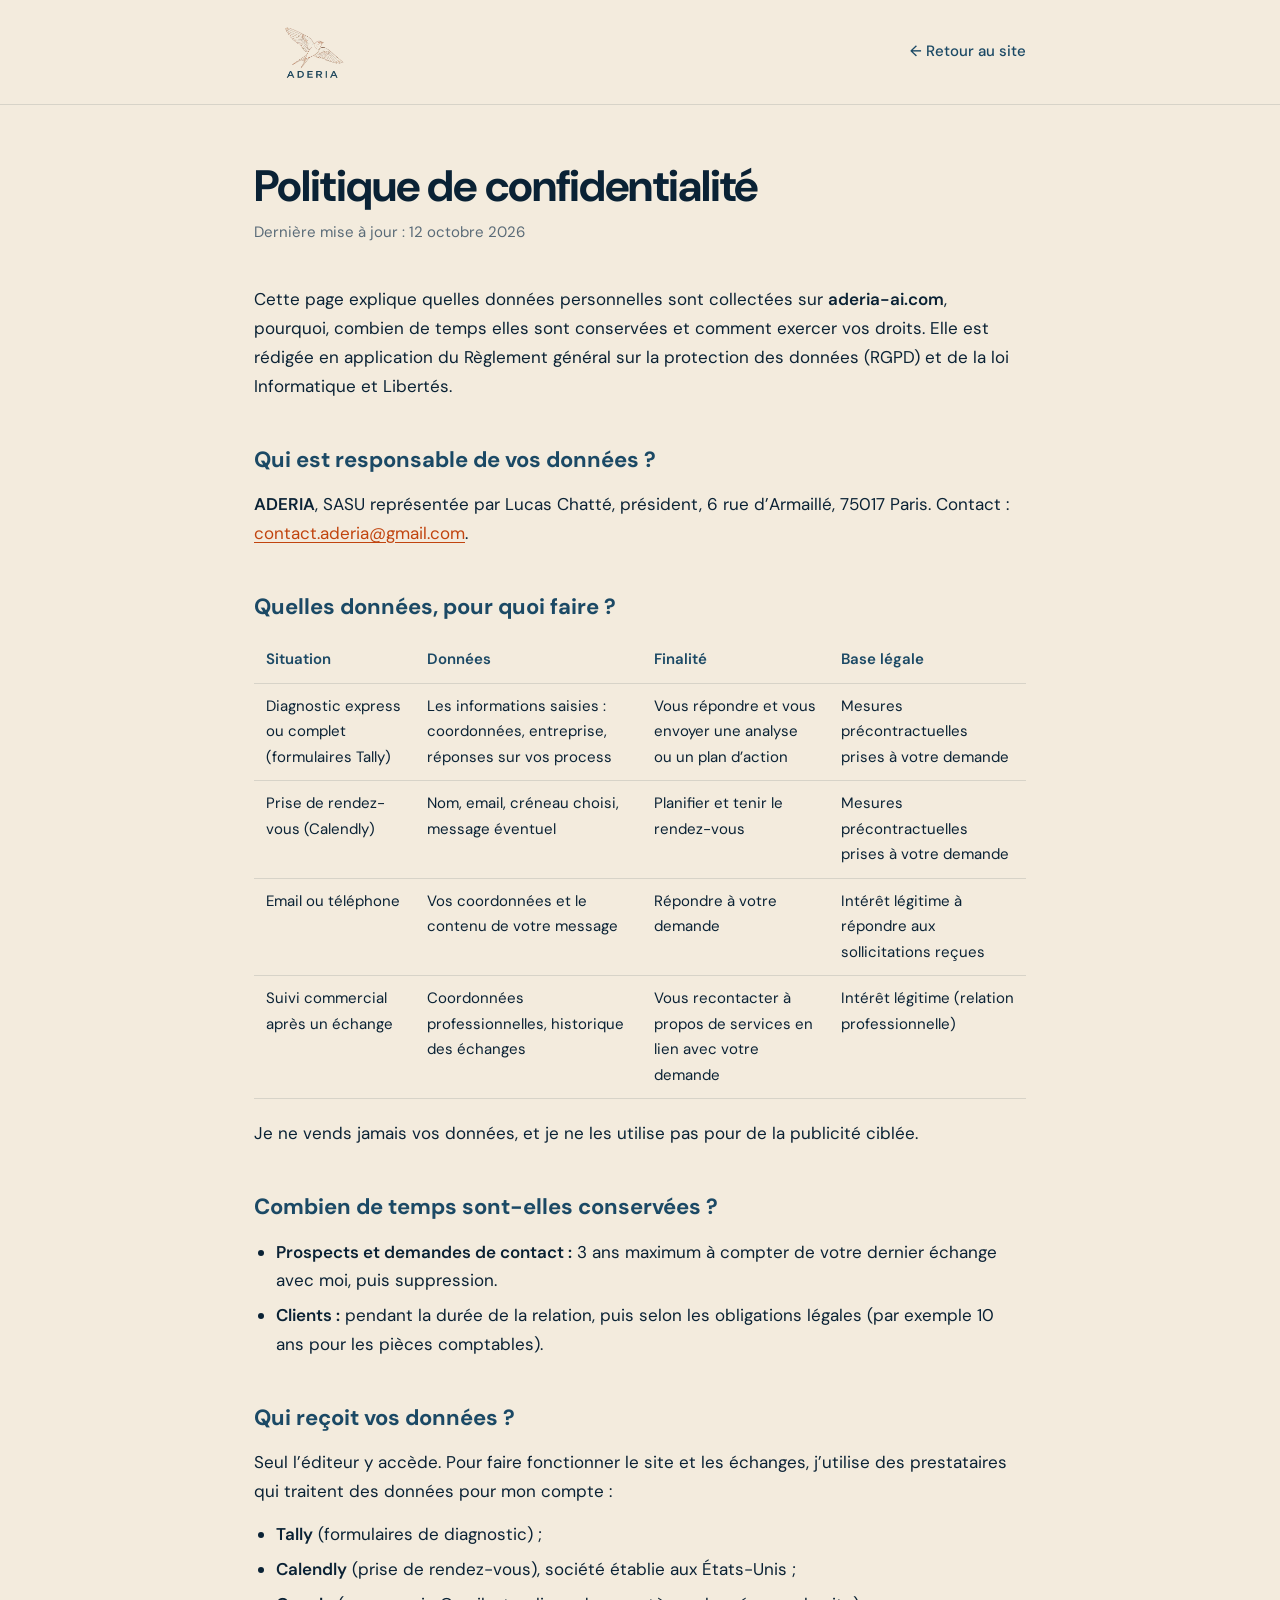
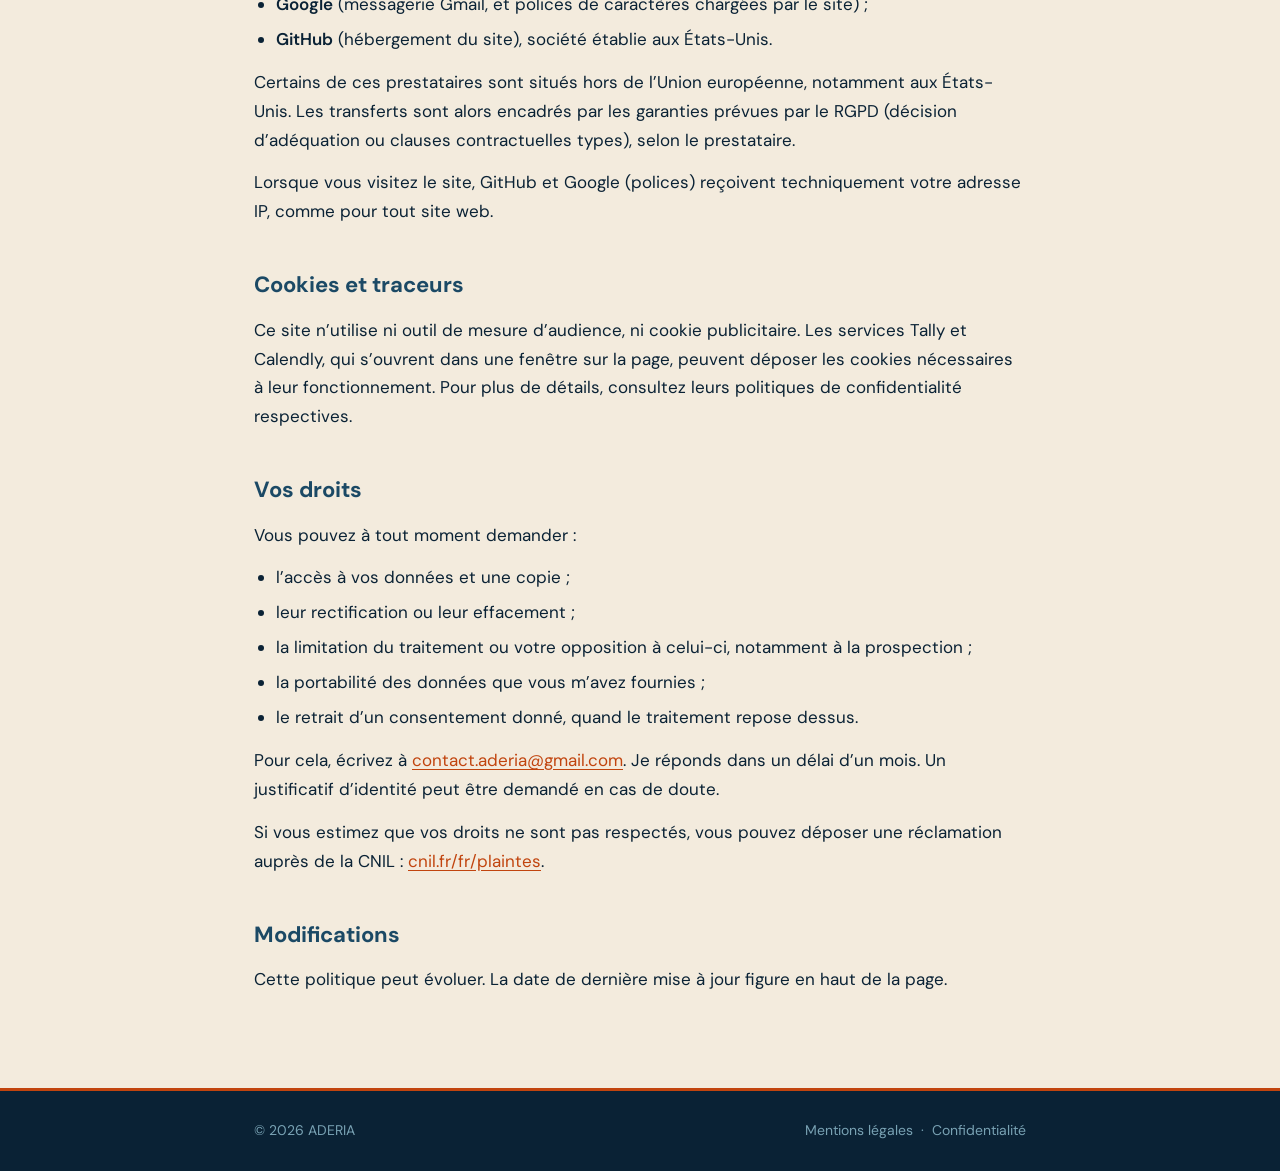
==== confidentialite.html @ 8ecbb8b2 "Add legal pages: mentions légales and privacy policy - mentions-legales.html, confidentialite.html, " ====
<!DOCTYPE html>
<html lang="fr">
<head>
<meta charset="UTF-8">
<meta name="viewport" content="width=device-width, initial-scale=1.0">
<title>Politique de confidentialité — ADERIA</title>
<meta name="description" content="Politique de confidentialité du site aderia-ai.com : données collectées, finalités, durées de conservation et vos droits.">
<link rel="preconnect" href="https://fonts.googleapis.com/">
<link rel="preconnect" href="https://fonts.gstatic.com/" crossorigin>
<link rel="stylesheet" href="https://fonts.googleapis.com/css2?family=DM+Sans:wght@400;500;600;700&display=swap">
<link rel="stylesheet" href="legal.css">
</head>
<body>

<header class="legal-header">
  <div class="container">
    <a href="/" class="logo" aria-label="ADERIA, retour à l'accueil">
      <img src="logo_aderia.png" alt="ADERIA">
    </a>
    <a href="/" class="back-link">← Retour au site</a>
  </div>
</header>

<main>
  <div class="container">
    <h1>Politique de confidentialité</h1>
    <p class="updated">Dernière mise à jour : 12 octobre 2026</p>

    <p>Cette page explique quelles données personnelles sont collectées sur <strong>aderia-ai.com</strong>, pourquoi, combien de temps elles sont conservées et comment exercer vos droits. Elle est rédigée en application du Règlement général sur la protection des données (RGPD) et de la loi Informatique et Libertés.</p>

    <h2>Qui est responsable de vos données ?</h2>
    <p><strong>ADERIA</strong>, SASU représentée par Lucas Chatté, président, 6 rue d’Armaillé, 75017 Paris. Contact : <a href="mailto:contact.aderia@gmail.com">contact.aderia@gmail.com</a>.</p>

    <h2>Quelles données, pour quoi faire ?</h2>
    <table>
      <thead>
        <tr><th>Situation</th><th>Données</th><th>Finalité</th><th>Base légale</th></tr>
      </thead>
      <tbody>
        <tr>
          <td>Diagnostic express ou complet (formulaires Tally)</td>
          <td>Les informations saisies : coordonnées, entreprise, réponses sur vos process</td>
          <td>Vous répondre et vous envoyer une analyse ou un plan d’action</td>
          <td>Mesures précontractuelles prises à votre demande</td>
        </tr>
        <tr>
          <td>Prise de rendez-vous (Calendly)</td>
          <td>Nom, email, créneau choisi, message éventuel</td>
          <td>Planifier et tenir le rendez-vous</td>
          <td>Mesures précontractuelles prises à votre demande</td>
        </tr>
        <tr>
          <td>Email ou téléphone</td>
          <td>Vos coordonnées et le contenu de votre message</td>
          <td>Répondre à votre demande</td>
          <td>Intérêt légitime à répondre aux sollicitations reçues</td>
        </tr>
        <tr>
          <td>Suivi commercial après un échange</td>
          <td>Coordonnées professionnelles, historique des échanges</td>
          <td>Vous recontacter à propos de services en lien avec votre demande</td>
          <td>Intérêt légitime (relation professionnelle)</td>
        </tr>
      </tbody>
    </table>
    <p>Je ne vends jamais vos données, et je ne les utilise pas pour de la publicité ciblée.</p>

    <h2>Combien de temps sont-elles conservées ?</h2>
    <ul>
      <li><strong>Prospects et demandes de contact :</strong> 3 ans maximum à compter de votre dernier échange avec moi, puis suppression.</li>
      <li><strong>Clients :</strong> pendant la durée de la relation, puis selon les obligations légales (par exemple 10 ans pour les pièces comptables).</li>
    </ul>

    <h2>Qui reçoit vos données ?</h2>
    <p>Seul l’éditeur y accède. Pour faire fonctionner le site et les échanges, j’utilise des prestataires qui traitent des données pour mon compte :</p>
    <ul>
      <li><strong>Tally</strong> (formulaires de diagnostic) ;</li>
      <li><strong>Calendly</strong> (prise de rendez-vous), société établie aux États-Unis ;</li>
      <li><strong>Google</strong> (messagerie Gmail, et polices de caractères chargées par le site) ;</li>
      <li><strong>GitHub</strong> (hébergement du site), société établie aux États-Unis.</li>
    </ul>
    <p>Certains de ces prestataires sont situés hors de l’Union européenne, notamment aux États-Unis. Les transferts sont alors encadrés par les garanties prévues par le RGPD (décision d’adéquation ou clauses contractuelles types), selon le prestataire.</p>
    <p>Lorsque vous visitez le site, GitHub et Google (polices) reçoivent techniquement votre adresse IP, comme pour tout site web.</p>

    <h2>Cookies et traceurs</h2>
    <p>Ce site n’utilise ni outil de mesure d’audience, ni cookie publicitaire. Les services Tally et Calendly, qui s’ouvrent dans une fenêtre sur la page, peuvent déposer les cookies nécessaires à leur fonctionnement. Pour plus de détails, consultez leurs politiques de confidentialité respectives.</p>

    <h2>Vos droits</h2>
    <p>Vous pouvez à tout moment demander :</p>
    <ul>
      <li>l’accès à vos données et une copie ;</li>
      <li>leur rectification ou leur effacement ;</li>
      <li>la limitation du traitement ou votre opposition à celui-ci, notamment à la prospection ;</li>
      <li>la portabilité des données que vous m’avez fournies ;</li>
      <li>le retrait d’un consentement donné, quand le traitement repose dessus.</li>
    </ul>
    <p>Pour cela, écrivez à <a href="mailto:contact.aderia@gmail.com">contact.aderia@gmail.com</a>. Je réponds dans un délai d’un mois. Un justificatif d’identité peut être demandé en cas de doute.</p>
    <p>Si vous estimez que vos droits ne sont pas respectés, vous pouvez déposer une réclamation auprès de la CNIL : <a href="https://www.cnil.fr/fr/plaintes" target="_blank" rel="noopener noreferrer">cnil.fr/fr/plaintes</a>.</p>

    <h2>Modifications</h2>
    <p>Cette politique peut évoluer. La date de dernière mise à jour figure en haut de la page.</p>
  </div>
</main>

<footer class="legal-footer">
  <div class="container">
    <div>© 2026 ADERIA</div>
    <div><a href="mentions-legales.html">Mentions légales</a> &nbsp;·&nbsp; <a href="confidentialite.html">Confidentialité</a></div>
  </div>
</footer>

</body>
</html>
---- legal.css ----
/* Styles partagés des pages légales (mentions légales, confidentialité) */
:root {
  --cream: #F3EBDD;
  --terracotta: #C1440E;
  --terracotta-dark: #A03808;
  --navy: #1B4965;
  --navy-black: #0A2235;
  --sky: #A8D8EA;
  --ink: #0A2235;
  --slate: #5A6B78;
  --line: rgba(10, 34, 53, 0.12);
}

* { box-sizing: border-box; margin: 0; padding: 0; }

body {
  font-family: 'DM Sans', sans-serif;
  background: var(--cream);
  color: var(--ink);
  font-size: 17px;
  line-height: 1.7;
  -webkit-font-smoothing: antialiased;
}

.legal-header {
  padding: 20px 0;
  border-bottom: 1px solid var(--line);
}
.legal-header .container {
  display: flex;
  align-items: center;
  justify-content: space-between;
  gap: 16px;
}
.legal-header .logo { display: inline-block; line-height: 0; }
.legal-header .logo img { height: 64px; width: auto; }
.back-link {
  color: var(--navy);
  text-decoration: none;
  font-weight: 500;
  font-size: 15px;
}
.back-link:hover { color: var(--terracotta); }

.container {
  max-width: 820px;
  margin: 0 auto;
  padding: 0 24px;
}

main { padding: 56px 0 80px; }

h1 {
  font-size: clamp(32px, 5vw, 44px);
  line-height: 1.15;
  font-weight: 700;
  letter-spacing: -0.02em;
  margin-bottom: 8px;
}
.updated { color: var(--slate); font-size: 15px; margin-bottom: 40px; }

h2 {
  font-size: 22px;
  font-weight: 700;
  color: var(--navy);
  margin: 40px 0 12px;
}
p, ul { margin-bottom: 14px; }
ul { padding-left: 22px; }
li { margin-bottom: 6px; }
strong { font-weight: 600; }

a { color: var(--terracotta); text-underline-offset: 3px; }
a:hover { color: var(--terracotta-dark); }

table {
  width: 100%;
  border-collapse: collapse;
  margin: 8px 0 20px;
  font-size: 15px;
}
th, td {
  text-align: left;
  vertical-align: top;
  padding: 10px 12px;
  border-bottom: 1px solid var(--line);
}
th { color: var(--navy); font-weight: 600; }

/* Champs encore à renseigner : à retirer avant mise en ligne */
mark.todo {
  background: #FFE08A;
  color: var(--ink);
  padding: 1px 6px;
  border-radius: 4px;
  font-weight: 600;
}

.legal-footer {
  background: var(--navy-black);
  color: rgba(168, 216, 234, 0.7);
  padding: 28px 0;
  font-size: 14px;
  border-top: 3px solid var(--terracotta);
}
.legal-footer .container {
  display: flex;
  flex-wrap: wrap;
  justify-content: space-between;
  gap: 12px;
}
.legal-footer a { color: inherit; text-decoration: none; }
.legal-footer a:hover { color: var(--terracotta); }

@media (max-width: 600px) {
  main { padding: 36px 0 56px; }
  .legal-header .logo img { height: 52px; }
  table, thead, tbody, tr, th, td { display: block; }
  thead { display: none; }
  tr { border-bottom: 1px solid var(--line); padding: 8px 0; }
  td { border: 0; padding: 4px 0; }
  td:first-child { font-weight: 600; color: var(--navy); }
}
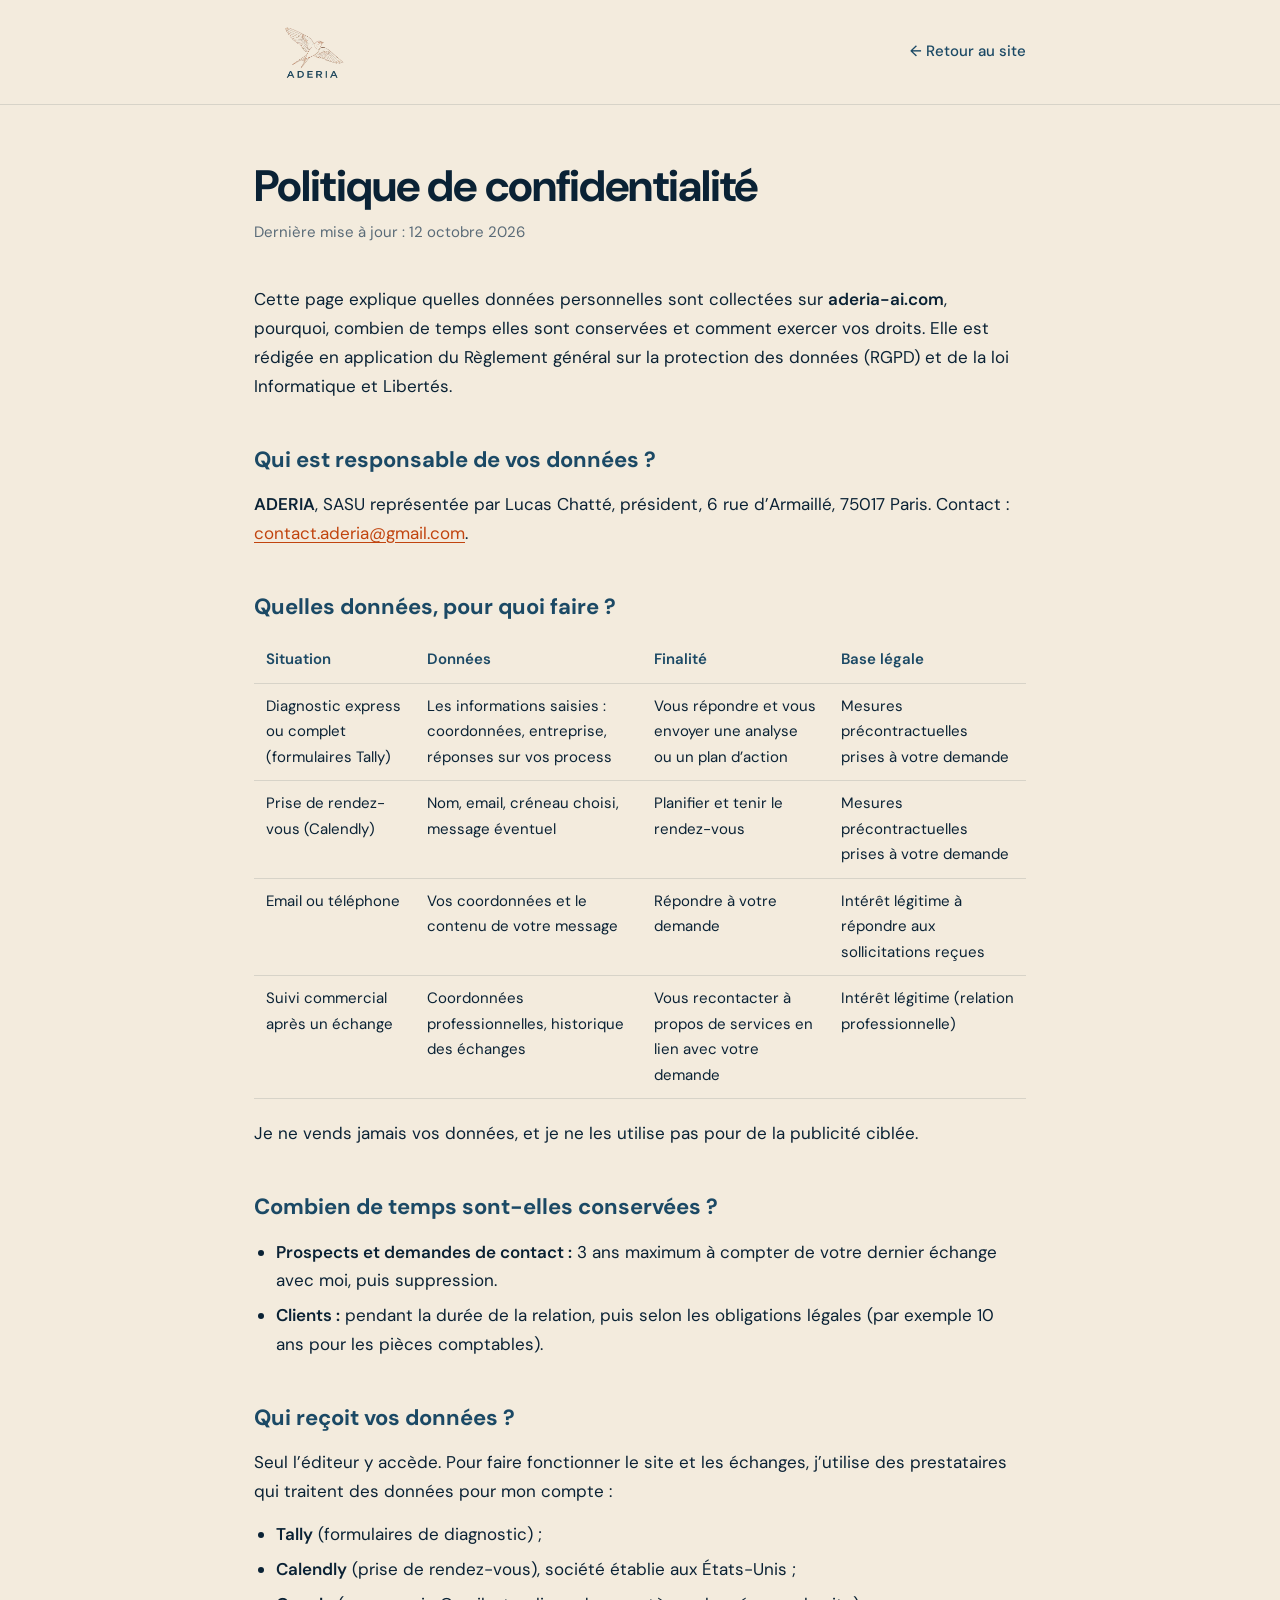
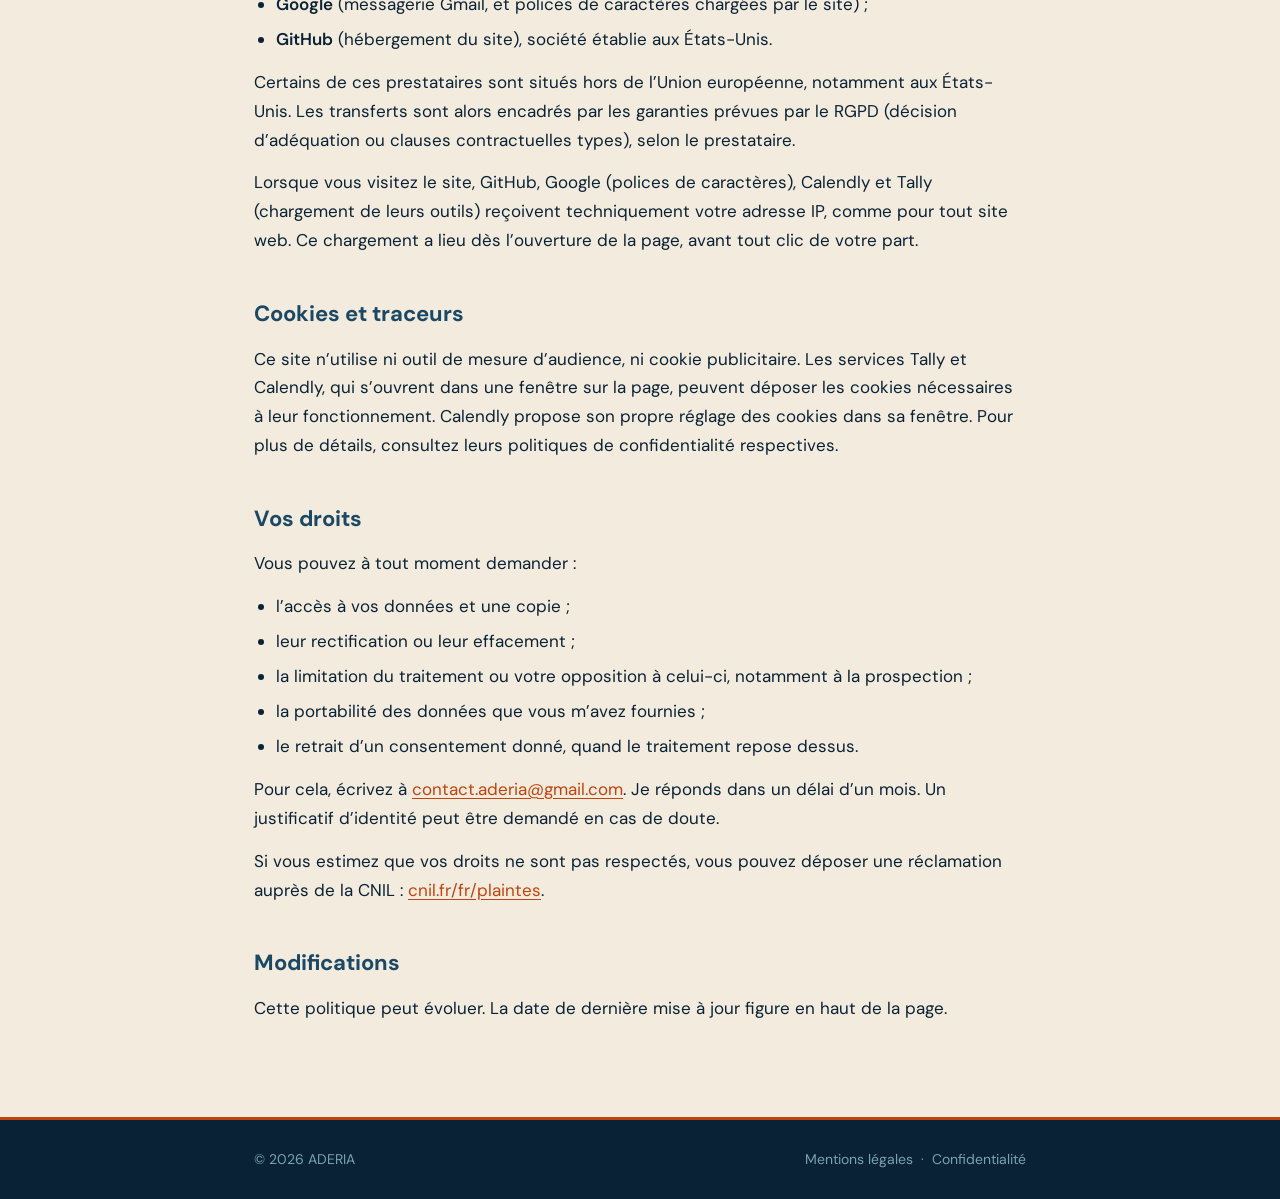
==== commit b89e21be: "Privacy policy: mention Calendly/Tally script loading and Calendly cookie settings Verified in brows" ====
--- a/confidentialite.html
+++ b/confidentialite.html
@@ -5,6 +5,9 @@
 <meta name="viewport" content="width=device-width, initial-scale=1.0">
 <title>Politique de confidentialité — ADERIA</title>
 <meta name="description" content="Politique de confidentialité du site aderia-ai.com : données collectées, finalités, durées de conservation et vos droits.">
+<link rel="icon" href="/favicon.ico" sizes="48x48">
+<link rel="icon" type="image/png" href="/icon-192.png" sizes="192x192">
+<link rel="apple-touch-icon" href="/apple-touch-icon.png">
 <link rel="preconnect" href="https://fonts.googleapis.com/">
 <link rel="preconnect" href="https://fonts.gstatic.com/" crossorigin>
 <link rel="stylesheet" href="https://fonts.googleapis.com/css2?family=DM+Sans:wght@400;500;600;700&display=swap">
@@ -80,10 +83,10 @@
       <li><strong>GitHub</strong> (hébergement du site), société établie aux États-Unis.</li>
     </ul>
     <p>Certains de ces prestataires sont situés hors de l’Union européenne, notamment aux États-Unis. Les transferts sont alors encadrés par les garanties prévues par le RGPD (décision d’adéquation ou clauses contractuelles types), selon le prestataire.</p>
-    <p>Lorsque vous visitez le site, GitHub et Google (polices) reçoivent techniquement votre adresse IP, comme pour tout site web.</p>
+    <p>Lorsque vous visitez le site, GitHub, Google (polices de caractères), Calendly et Tally (chargement de leurs outils) reçoivent techniquement votre adresse IP, comme pour tout site web. Ce chargement a lieu dès l’ouverture de la page, avant tout clic de votre part.</p>
 
     <h2>Cookies et traceurs</h2>
-    <p>Ce site n’utilise ni outil de mesure d’audience, ni cookie publicitaire. Les services Tally et Calendly, qui s’ouvrent dans une fenêtre sur la page, peuvent déposer les cookies nécessaires à leur fonctionnement. Pour plus de détails, consultez leurs politiques de confidentialité respectives.</p>
+    <p>Ce site n’utilise ni outil de mesure d’audience, ni cookie publicitaire. Les services Tally et Calendly, qui s’ouvrent dans une fenêtre sur la page, peuvent déposer les cookies nécessaires à leur fonctionnement. Calendly propose son propre réglage des cookies dans sa fenêtre. Pour plus de détails, consultez leurs politiques de confidentialité respectives.</p>
 
     <h2>Vos droits</h2>
     <p>Vous pouvez à tout moment demander :</p>
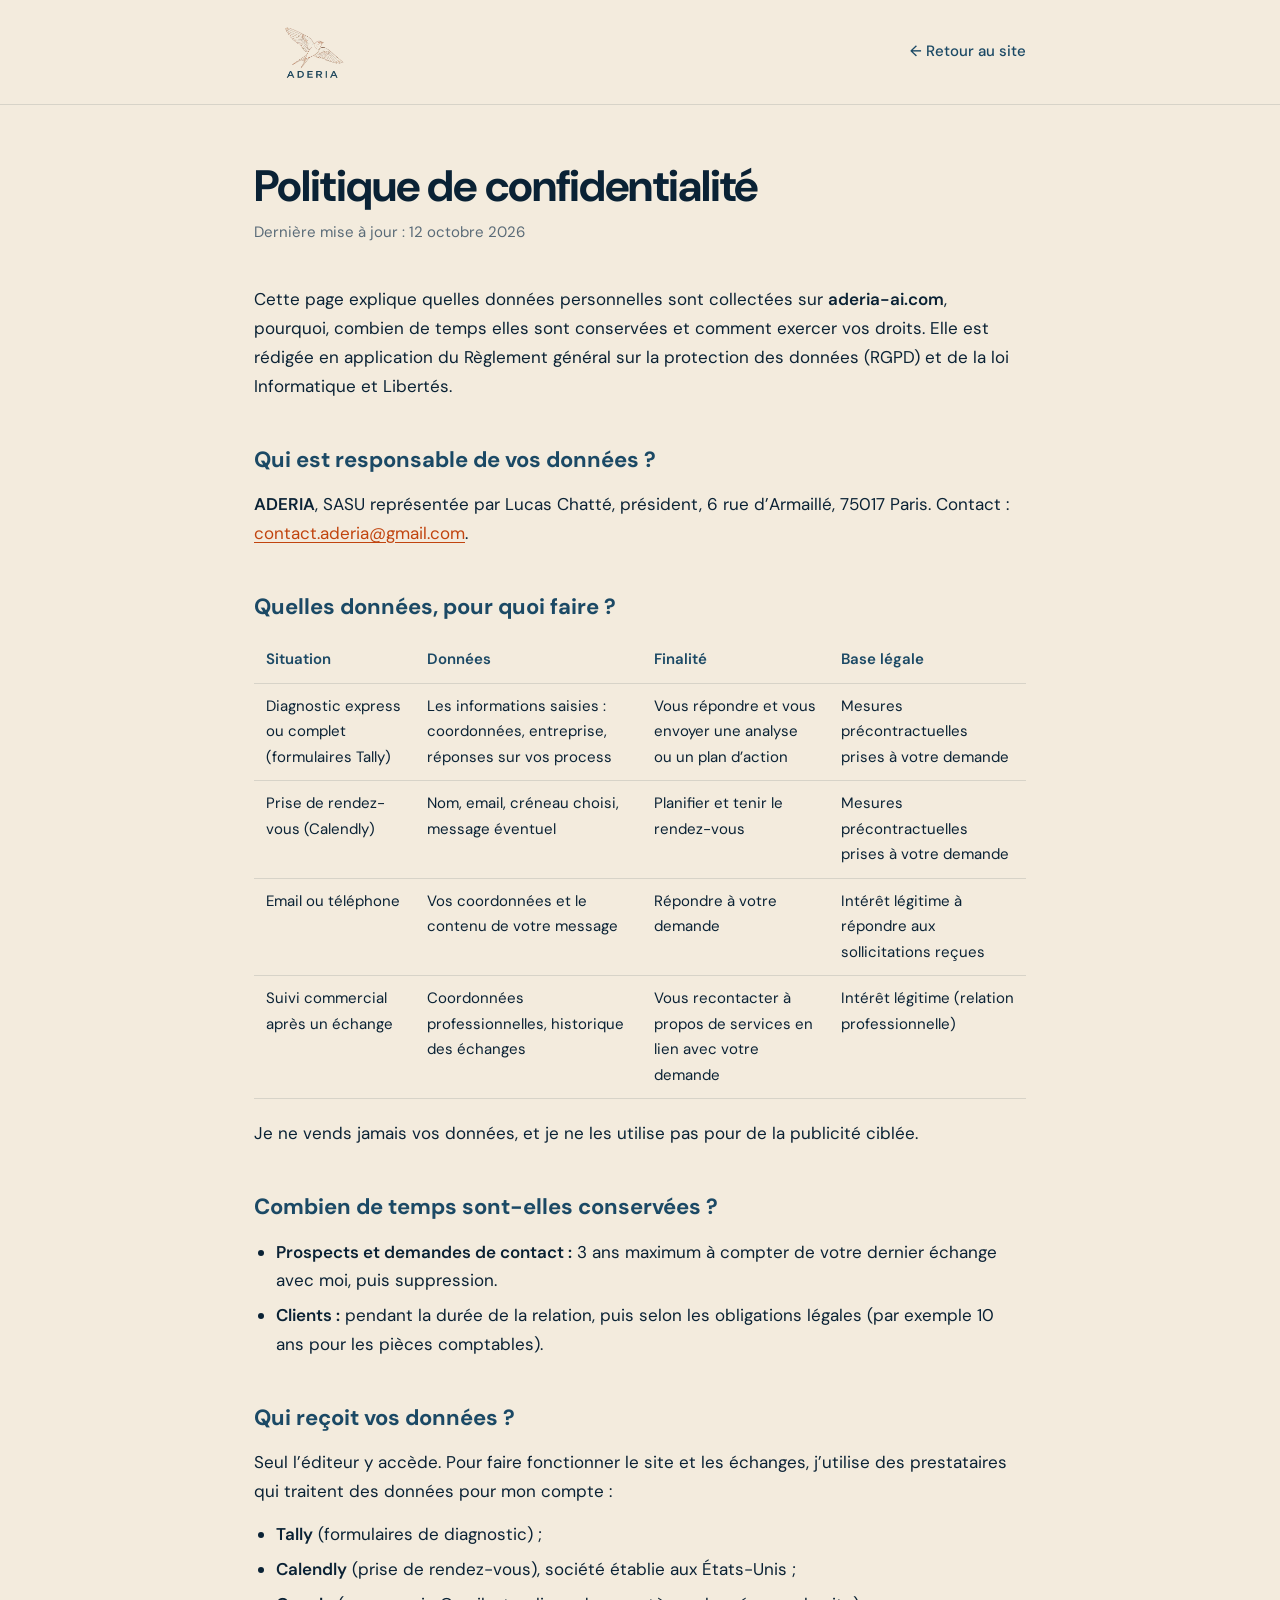
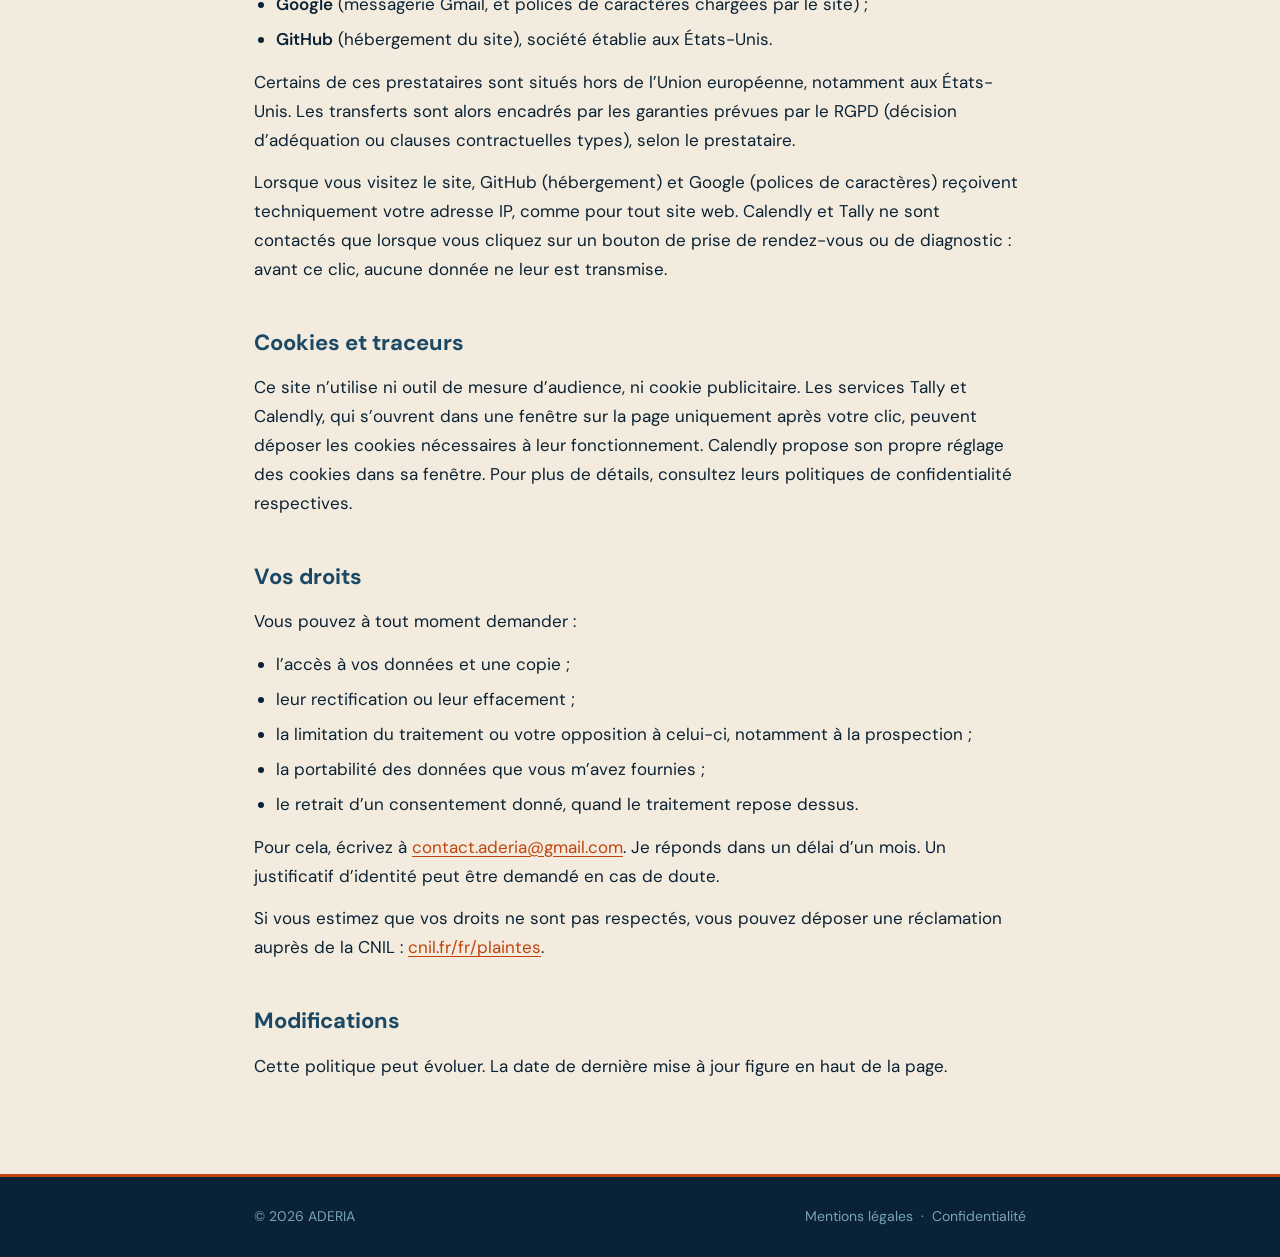
==== commit 8ae05739: "Load Calendly and Tally only on click - Remove Calendly/Tally scripts and stylesheet from <head> - o" ====
--- a/confidentialite.html
+++ b/confidentialite.html
@@ -83,10 +83,10 @@
       <li><strong>GitHub</strong> (hébergement du site), société établie aux États-Unis.</li>
     </ul>
     <p>Certains de ces prestataires sont situés hors de l’Union européenne, notamment aux États-Unis. Les transferts sont alors encadrés par les garanties prévues par le RGPD (décision d’adéquation ou clauses contractuelles types), selon le prestataire.</p>
-    <p>Lorsque vous visitez le site, GitHub, Google (polices de caractères), Calendly et Tally (chargement de leurs outils) reçoivent techniquement votre adresse IP, comme pour tout site web. Ce chargement a lieu dès l’ouverture de la page, avant tout clic de votre part.</p>
+    <p>Lorsque vous visitez le site, GitHub (hébergement) et Google (polices de caractères) reçoivent techniquement votre adresse IP, comme pour tout site web. Calendly et Tally ne sont contactés que lorsque vous cliquez sur un bouton de prise de rendez-vous ou de diagnostic : avant ce clic, aucune donnée ne leur est transmise.</p>
 
     <h2>Cookies et traceurs</h2>
-    <p>Ce site n’utilise ni outil de mesure d’audience, ni cookie publicitaire. Les services Tally et Calendly, qui s’ouvrent dans une fenêtre sur la page, peuvent déposer les cookies nécessaires à leur fonctionnement. Calendly propose son propre réglage des cookies dans sa fenêtre. Pour plus de détails, consultez leurs politiques de confidentialité respectives.</p>
+    <p>Ce site n’utilise ni outil de mesure d’audience, ni cookie publicitaire. Les services Tally et Calendly, qui s’ouvrent dans une fenêtre sur la page uniquement après votre clic, peuvent déposer les cookies nécessaires à leur fonctionnement. Calendly propose son propre réglage des cookies dans sa fenêtre. Pour plus de détails, consultez leurs politiques de confidentialité respectives.</p>
 
     <h2>Vos droits</h2>
     <p>Vous pouvez à tout moment demander :</p>
